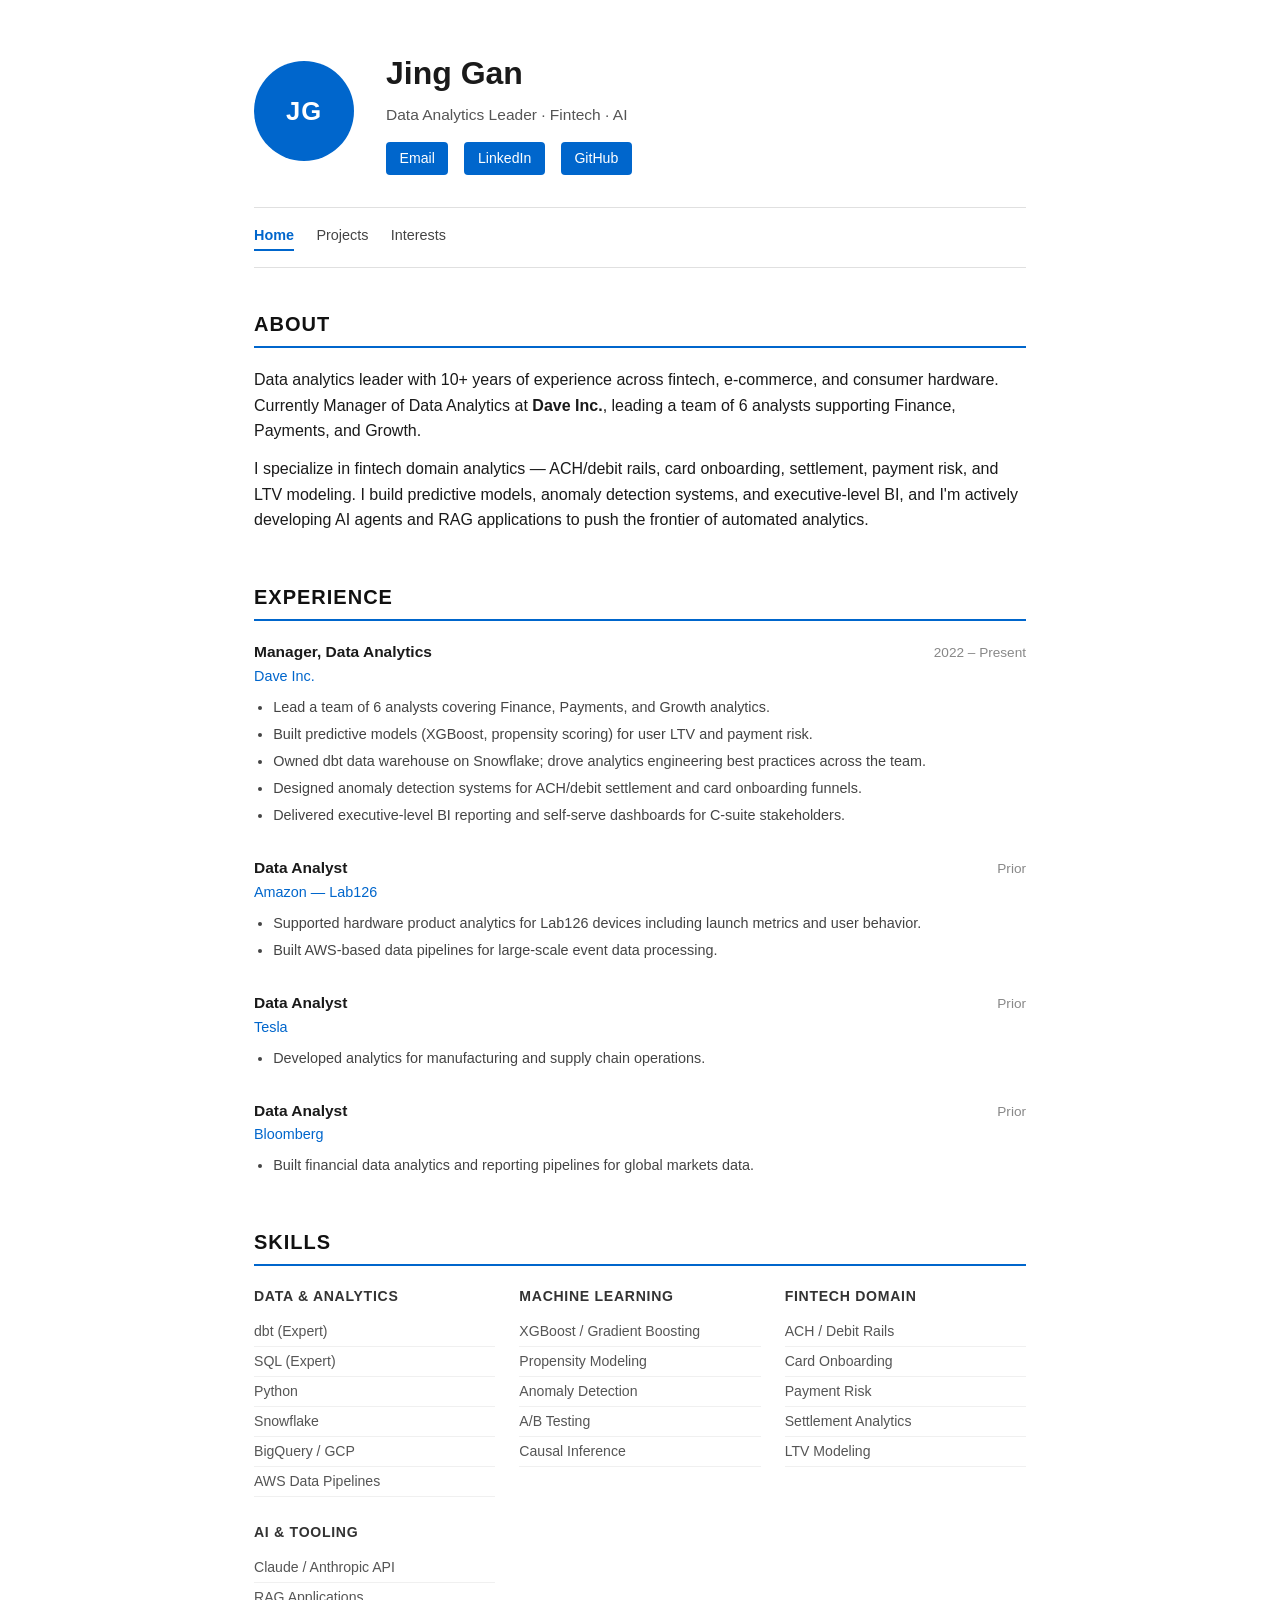
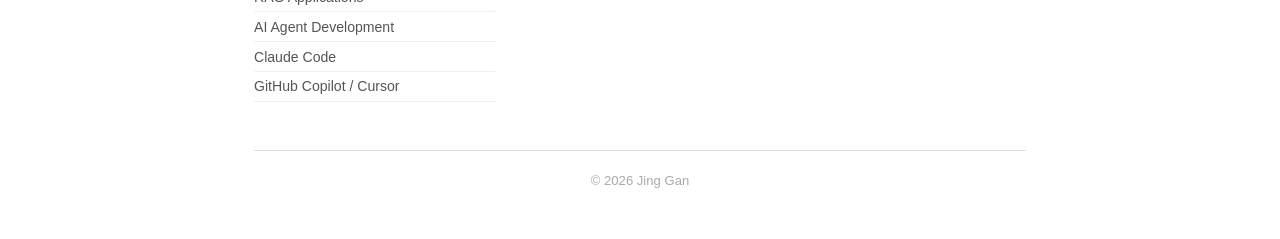
==== index.html @ bc78d9f5 "Split site into Home, Projects, and Interests tabs Co-Authored-By: Claude Sonnet 4.6 <noreply@anthro" ====
<!DOCTYPE html>
<html lang="en">
<head>
  <meta charset="UTF-8" />
  <meta name="viewport" content="width=device-width, initial-scale=1.0" />
  <title>Jing Gan — Home</title>
  <link rel="stylesheet" href="style.css" />
</head>
<body>

  <header>
    <div class="header-inner">
      <div class="profile-photo">
        <img src="profile.jpg" alt="Jing Gan" onerror="this.style.display='none'; this.nextElementSibling.style.display='flex';" />
        <div class="photo-initials">JG</div>
      </div>
      <div class="header-text">
        <h1>Jing Gan</h1>
        <p class="tagline">Data Analytics Leader &middot; Fintech &middot; AI</p>
        <div class="header-links">
          <a href="mailto:jing.gan123@gmail.com">Email</a>
          <a href="https://www.linkedin.com/in/jgan/" target="_blank">LinkedIn</a>
          <a href="https://github.com/ganjingcatherine" target="_blank">GitHub</a>
        </div>
      </div>
    </div>
  </header>

  <nav>
    <a href="index.html" class="active">Home</a>
    <a href="projects.html">Projects</a>
    <a href="interests.html">Interests</a>
  </nav>

  <main>

    <section id="about">
      <h2>About</h2>
      <p>
        Data analytics leader with 10+ years of experience across fintech, e-commerce, and consumer hardware.
        Currently Manager of Data Analytics at <strong>Dave Inc.</strong>, leading a team of 6 analysts
        supporting Finance, Payments, and Growth.
      </p>
      <p>
        I specialize in fintech domain analytics — ACH/debit rails, card onboarding, settlement, payment risk,
        and LTV modeling. I build predictive models, anomaly detection systems, and executive-level BI, and I'm
        actively developing AI agents and RAG applications to push the frontier of automated analytics.
      </p>
    </section>

    <section id="experience">
      <h2>Experience</h2>

      <div class="job">
        <div class="job-header">
          <div>
            <span class="job-title">Manager, Data Analytics</span>
            <span class="job-company">Dave Inc.</span>
          </div>
          <span class="job-date">2022 – Present</span>
        </div>
        <ul>
          <li>Lead a team of 6 analysts covering Finance, Payments, and Growth analytics.</li>
          <li>Built predictive models (XGBoost, propensity scoring) for user LTV and payment risk.</li>
          <li>Owned dbt data warehouse on Snowflake; drove analytics engineering best practices across the team.</li>
          <li>Designed anomaly detection systems for ACH/debit settlement and card onboarding funnels.</li>
          <li>Delivered executive-level BI reporting and self-serve dashboards for C-suite stakeholders.</li>
        </ul>
      </div>

      <div class="job">
        <div class="job-header">
          <div>
            <span class="job-title">Data Analyst</span>
            <span class="job-company">Amazon — Lab126</span>
          </div>
          <span class="job-date">Prior</span>
        </div>
        <ul>
          <li>Supported hardware product analytics for Lab126 devices including launch metrics and user behavior.</li>
          <li>Built AWS-based data pipelines for large-scale event data processing.</li>
        </ul>
      </div>

      <div class="job">
        <div class="job-header">
          <div>
            <span class="job-title">Data Analyst</span>
            <span class="job-company">Tesla</span>
          </div>
          <span class="job-date">Prior</span>
        </div>
        <ul>
          <li>Developed analytics for manufacturing and supply chain operations.</li>
        </ul>
      </div>

      <div class="job">
        <div class="job-header">
          <div>
            <span class="job-title">Data Analyst</span>
            <span class="job-company">Bloomberg</span>
          </div>
          <span class="job-date">Prior</span>
        </div>
        <ul>
          <li>Built financial data analytics and reporting pipelines for global markets data.</li>
        </ul>
      </div>
    </section>

    <section id="skills">
      <h2>Skills</h2>
      <div class="skills-grid">
        <div class="skill-group">
          <h4>Data & Analytics</h4>
          <ul>
            <li>dbt (Expert)</li>
            <li>SQL (Expert)</li>
            <li>Python</li>
            <li>Snowflake</li>
            <li>BigQuery / GCP</li>
            <li>AWS Data Pipelines</li>
          </ul>
        </div>
        <div class="skill-group">
          <h4>Machine Learning</h4>
          <ul>
            <li>XGBoost / Gradient Boosting</li>
            <li>Propensity Modeling</li>
            <li>Anomaly Detection</li>
            <li>A/B Testing</li>
            <li>Causal Inference</li>
          </ul>
        </div>
        <div class="skill-group">
          <h4>Fintech Domain</h4>
          <ul>
            <li>ACH / Debit Rails</li>
            <li>Card Onboarding</li>
            <li>Payment Risk</li>
            <li>Settlement Analytics</li>
            <li>LTV Modeling</li>
          </ul>
        </div>
        <div class="skill-group">
          <h4>AI & Tooling</h4>
          <ul>
            <li>Claude / Anthropic API</li>
            <li>RAG Applications</li>
            <li>AI Agent Development</li>
            <li>Claude Code</li>
            <li>GitHub Copilot / Cursor</li>
          </ul>
        </div>
      </div>
    </section>

  </main>

  <footer>
    <p>&copy; 2026 Jing Gan</p>
  </footer>

</body>
</html>
---- style.css ----
* {
  margin: 0;
  padding: 0;
  box-sizing: border-box;
}

body {
  font-family: -apple-system, BlinkMacSystemFont, "Segoe UI", sans-serif;
  color: #1a1a1a;
  line-height: 1.6;
  max-width: 820px;
  margin: 0 auto;
  padding: 0 1.5rem 3rem;
  background: #fff;
}

/* Header */
header {
  padding: 3rem 0 2rem;
  border-bottom: 1px solid #e0e0e0;
  margin-bottom: 0;
}

.header-inner {
  display: flex;
  align-items: center;
  gap: 2rem;
}

.profile-photo {
  flex-shrink: 0;
  width: 100px;
  height: 100px;
  border-radius: 50%;
  overflow: hidden;
  background: #0066cc;
}

.profile-photo img {
  width: 100%;
  height: 100%;
  object-fit: cover;
}

.photo-initials {
  display: none;
  width: 100%;
  height: 100%;
  align-items: center;
  justify-content: center;
  font-size: 1.6rem;
  font-weight: 700;
  color: #fff;
  letter-spacing: 1px;
}

.header-text h1 {
  font-size: 2rem;
  font-weight: 700;
}

.tagline {
  color: #555;
  margin: 0.25rem 0 0.9rem;
  font-size: 0.97rem;
}

.header-links {
  display: flex;
  gap: 1rem;
  flex-wrap: wrap;
}

.header-links a {
  font-size: 0.88rem;
  text-decoration: none;
  color: #fff;
  background: #0066cc;
  padding: 0.3rem 0.85rem;
  border-radius: 4px;
  font-weight: 500;
}

.header-links a:hover {
  background: #0052a3;
}

/* Nav */
nav {
  display: flex;
  gap: 1.4rem;
  padding: 1rem 0;
  border-bottom: 1px solid #e0e0e0;
  margin-bottom: 2.5rem;
  position: sticky;
  top: 0;
  background: #fff;
  z-index: 10;
}

nav a {
  text-decoration: none;
  color: #444;
  font-size: 0.9rem;
  font-weight: 500;
}

nav a:hover {
  color: #0066cc;
}

nav a.active {
  color: #0066cc;
  font-weight: 700;
  border-bottom: 2px solid #0066cc;
  padding-bottom: 2px;
}

/* Sections */
section {
  margin-bottom: 3rem;
}

h2 {
  font-size: 1.25rem;
  font-weight: 700;
  margin-bottom: 1.2rem;
  color: #111;
  text-transform: uppercase;
  letter-spacing: 0.05em;
  border-bottom: 2px solid #0066cc;
  padding-bottom: 0.4rem;
}

section p + p {
  margin-top: 0.75rem;
}

/* Experience */
.job {
  margin-bottom: 1.8rem;
}

.job-header {
  display: flex;
  justify-content: space-between;
  align-items: flex-start;
  flex-wrap: wrap;
  gap: 0.25rem;
  margin-bottom: 0.35rem;
}

.job-title {
  font-weight: 700;
  font-size: 0.97rem;
  display: block;
}

.job-company {
  color: #0066cc;
  font-size: 0.9rem;
  display: block;
}

.job-date {
  color: #888;
  font-size: 0.85rem;
  white-space: nowrap;
  margin-top: 2px;
}

.job ul {
  margin-top: 0.5rem;
  padding-left: 1.2rem;
}

.job ul li {
  color: #444;
  font-size: 0.9rem;
  margin-bottom: 0.25rem;
}

/* Skills */
.skills-grid {
  display: grid;
  grid-template-columns: repeat(auto-fit, minmax(180px, 1fr));
  gap: 1.5rem;
}

.skill-group h4 {
  font-size: 0.88rem;
  font-weight: 700;
  text-transform: uppercase;
  letter-spacing: 0.05em;
  color: #333;
  margin-bottom: 0.6rem;
}

.skill-group ul {
  list-style: none;
  padding: 0;
}

.skill-group ul li {
  font-size: 0.88rem;
  color: #555;
  padding: 0.2rem 0;
  border-bottom: 1px solid #f0f0f0;
}

/* Projects */
.project-card {
  border: 1px solid #e0e0e0;
  border-radius: 8px;
  padding: 1.1rem 1.4rem;
  margin-bottom: 1rem;
}

.project-card h3 {
  font-size: 0.97rem;
  font-weight: 700;
  margin-bottom: 0.3rem;
}

.project-card p {
  color: #555;
  font-size: 0.9rem;
}

/* Contact */
.contact-list {
  list-style: none;
  padding: 0;
}

.contact-list li {
  margin-bottom: 0.5rem;
  font-size: 0.93rem;
  color: #444;
}

a {
  color: #0066cc;
}

a:hover {
  text-decoration: underline;
}

/* Project tags */
.project-meta {
  margin-bottom: 0.5rem;
  display: flex;
  gap: 0.4rem;
  flex-wrap: wrap;
}

.project-tag {
  font-size: 0.75rem;
  background: #e8f0fb;
  color: #0066cc;
  padding: 0.15rem 0.55rem;
  border-radius: 20px;
  font-weight: 500;
}

/* Interests */
.interest-grid {
  display: grid;
  grid-template-columns: repeat(auto-fit, minmax(200px, 1fr));
  gap: 1.2rem;
  margin-top: 1.2rem;
}

.interest-card {
  border: 1px solid #e0e0e0;
  border-radius: 8px;
  padding: 1.2rem 1.4rem;
}

.interest-icon {
  font-size: 1.5rem;
  margin-bottom: 0.5rem;
}

.interest-card h3 {
  font-size: 0.97rem;
  font-weight: 700;
  margin-bottom: 0.4rem;
}

.interest-card p {
  color: #555;
  font-size: 0.88rem;
}

/* Footer */
footer {
  border-top: 1px solid #e0e0e0;
  padding-top: 1.2rem;
  color: #aaa;
  font-size: 0.82rem;
  text-align: center;
}

/* Mobile */
@media (max-width: 540px) {
  .header-inner {
    flex-direction: column;
    align-items: flex-start;
    gap: 1.2rem;
  }

  .job-header {
    flex-direction: column;
  }

  nav {
    flex-wrap: wrap;
    gap: 0.8rem;
  }
}
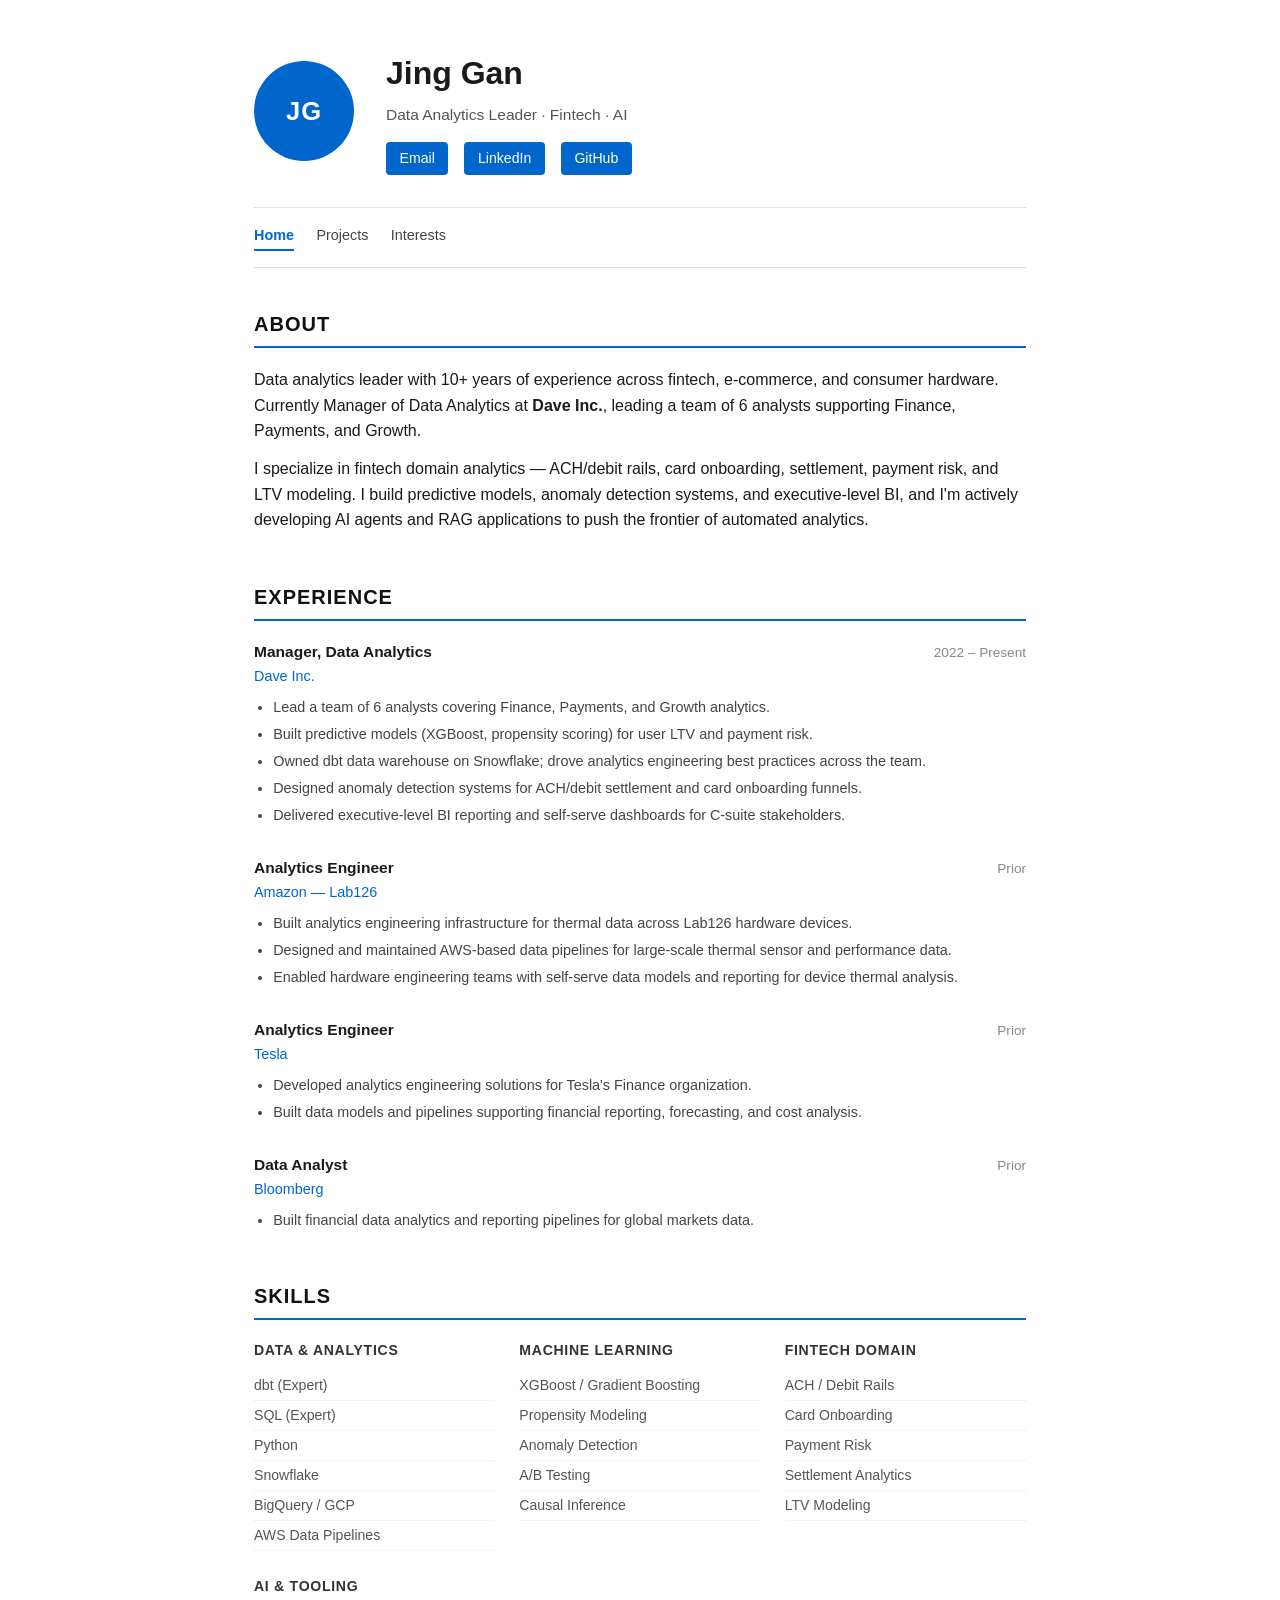
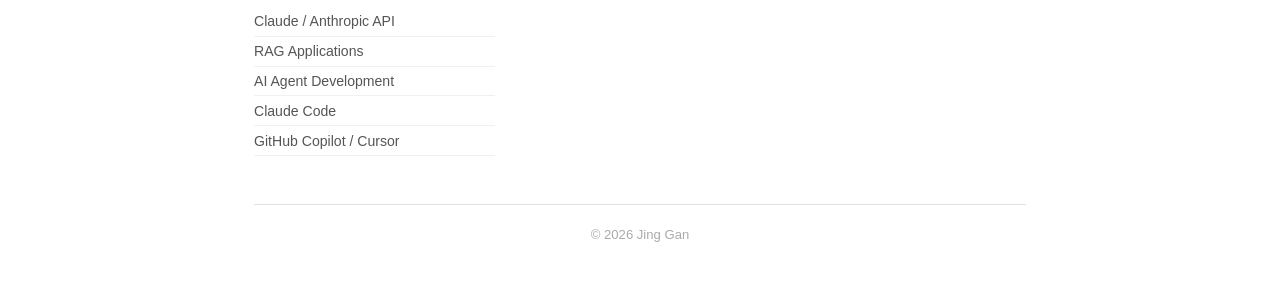
==== commit 3d01fa62: "Update Tesla and Amazon roles to analytics engineering with domain details Co-Authored-By: Claude So" ====
--- a/index.html
+++ b/index.html
@@ -71,27 +71,29 @@
       <div class="job">
         <div class="job-header">
           <div>
-            <span class="job-title">Data Analyst</span>
+            <span class="job-title">Analytics Engineer</span>
             <span class="job-company">Amazon — Lab126</span>
           </div>
           <span class="job-date">Prior</span>
         </div>
         <ul>
-          <li>Supported hardware product analytics for Lab126 devices including launch metrics and user behavior.</li>
-          <li>Built AWS-based data pipelines for large-scale event data processing.</li>
+          <li>Built analytics engineering infrastructure for thermal data across Lab126 hardware devices.</li>
+          <li>Designed and maintained AWS-based data pipelines for large-scale thermal sensor and performance data.</li>
+          <li>Enabled hardware engineering teams with self-serve data models and reporting for device thermal analysis.</li>
         </ul>
       </div>
 
       <div class="job">
         <div class="job-header">
           <div>
-            <span class="job-title">Data Analyst</span>
+            <span class="job-title">Analytics Engineer</span>
             <span class="job-company">Tesla</span>
           </div>
           <span class="job-date">Prior</span>
         </div>
         <ul>
-          <li>Developed analytics for manufacturing and supply chain operations.</li>
+          <li>Developed analytics engineering solutions for Tesla's Finance organization.</li>
+          <li>Built data models and pipelines supporting financial reporting, forecasting, and cost analysis.</li>
         </ul>
       </div>
 
--- a/style.css
+++ b/style.css
@@ -227,6 +227,11 @@
   font-size: 0.9rem;
 }
 
+.project-news {
+  margin-top: 0.6rem;
+  font-size: 0.85rem !important;
+}
+
 /* Contact */
 .contact-list {
   list-style: none;
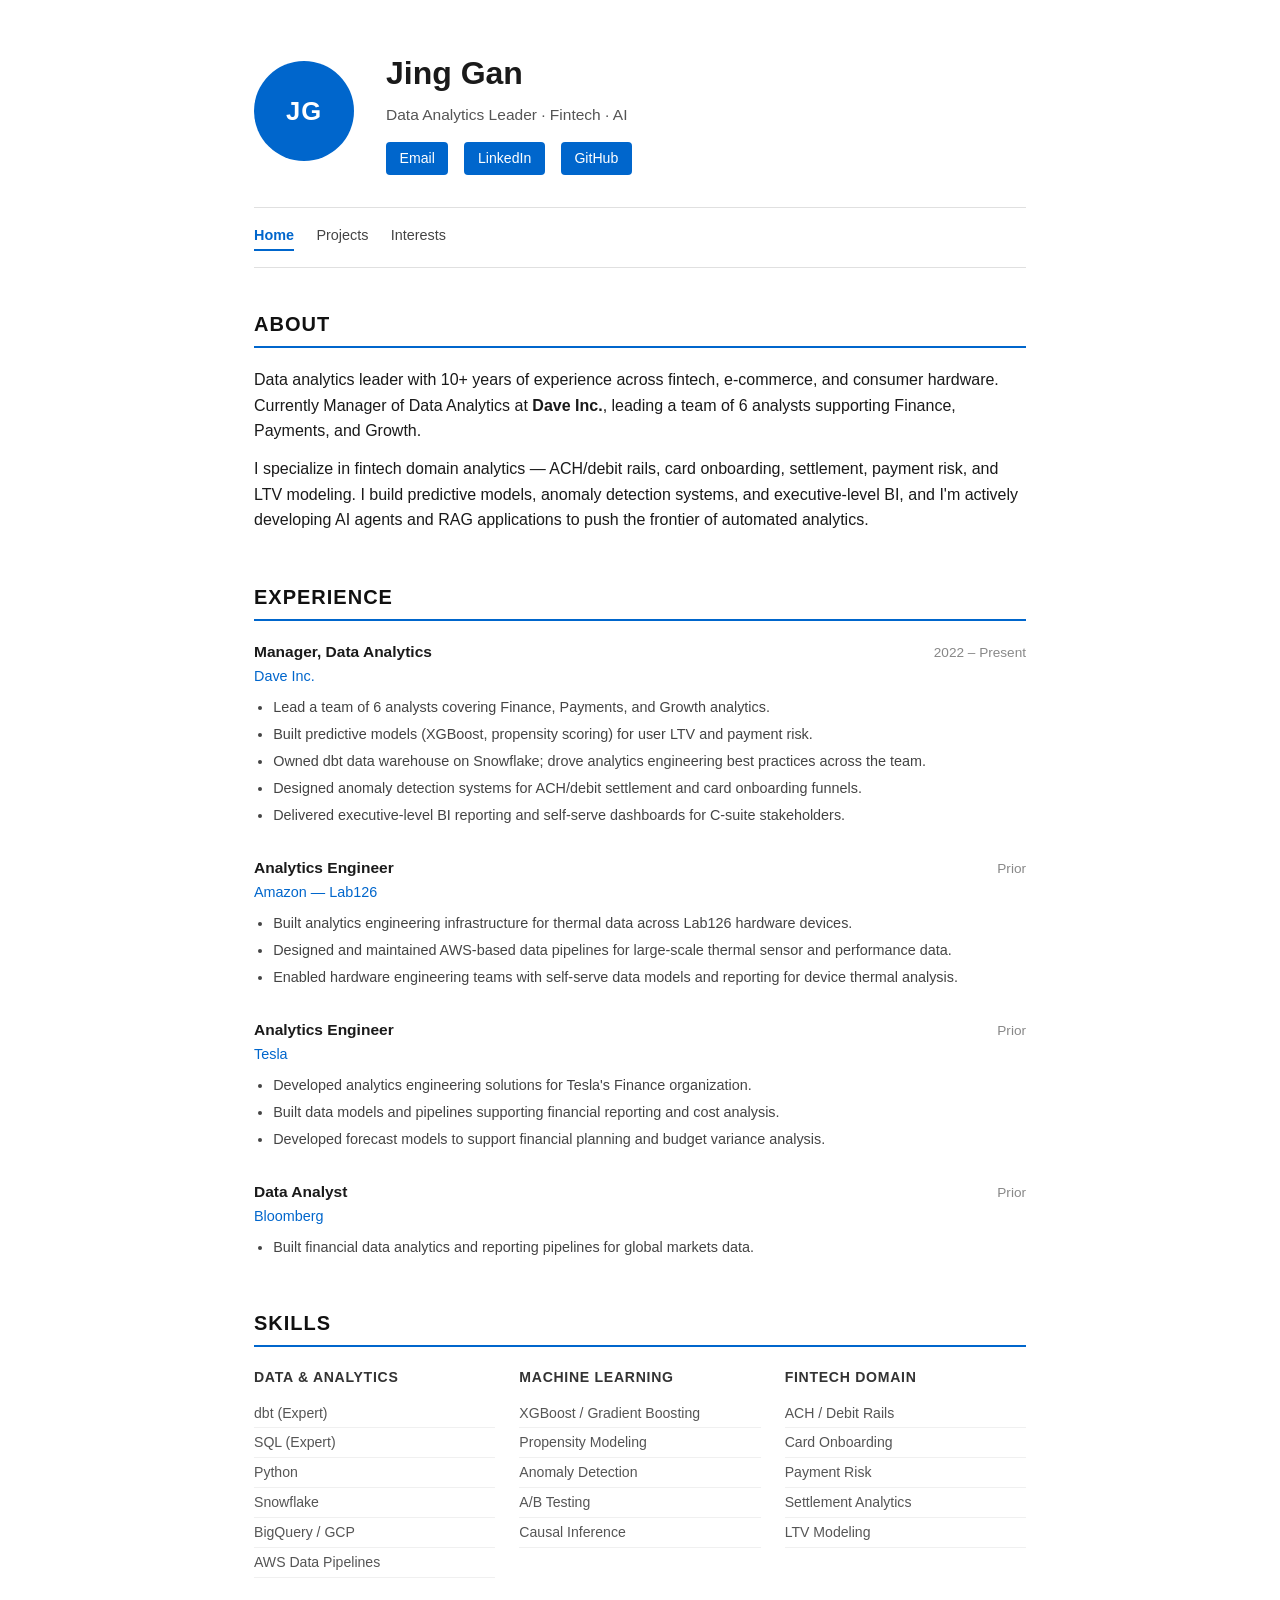
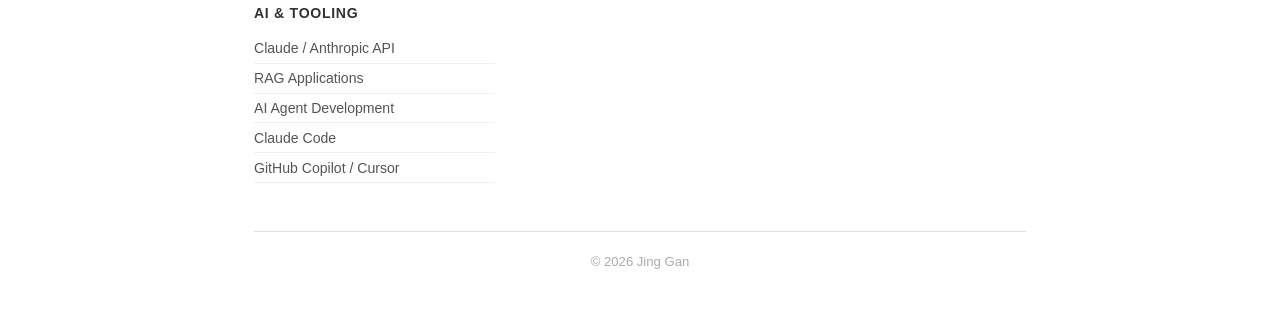
==== commit f9597332: "Add forecast modeling detail to Tesla role Co-Authored-By: Claude Sonnet 4.6 <noreply@anthropic.com>" ====
--- a/index.html
+++ b/index.html
@@ -93,7 +93,8 @@
         </div>
         <ul>
           <li>Developed analytics engineering solutions for Tesla's Finance organization.</li>
-          <li>Built data models and pipelines supporting financial reporting, forecasting, and cost analysis.</li>
+          <li>Built data models and pipelines supporting financial reporting and cost analysis.</li>
+          <li>Developed forecast models to support financial planning and budget variance analysis.</li>
         </ul>
       </div>
 
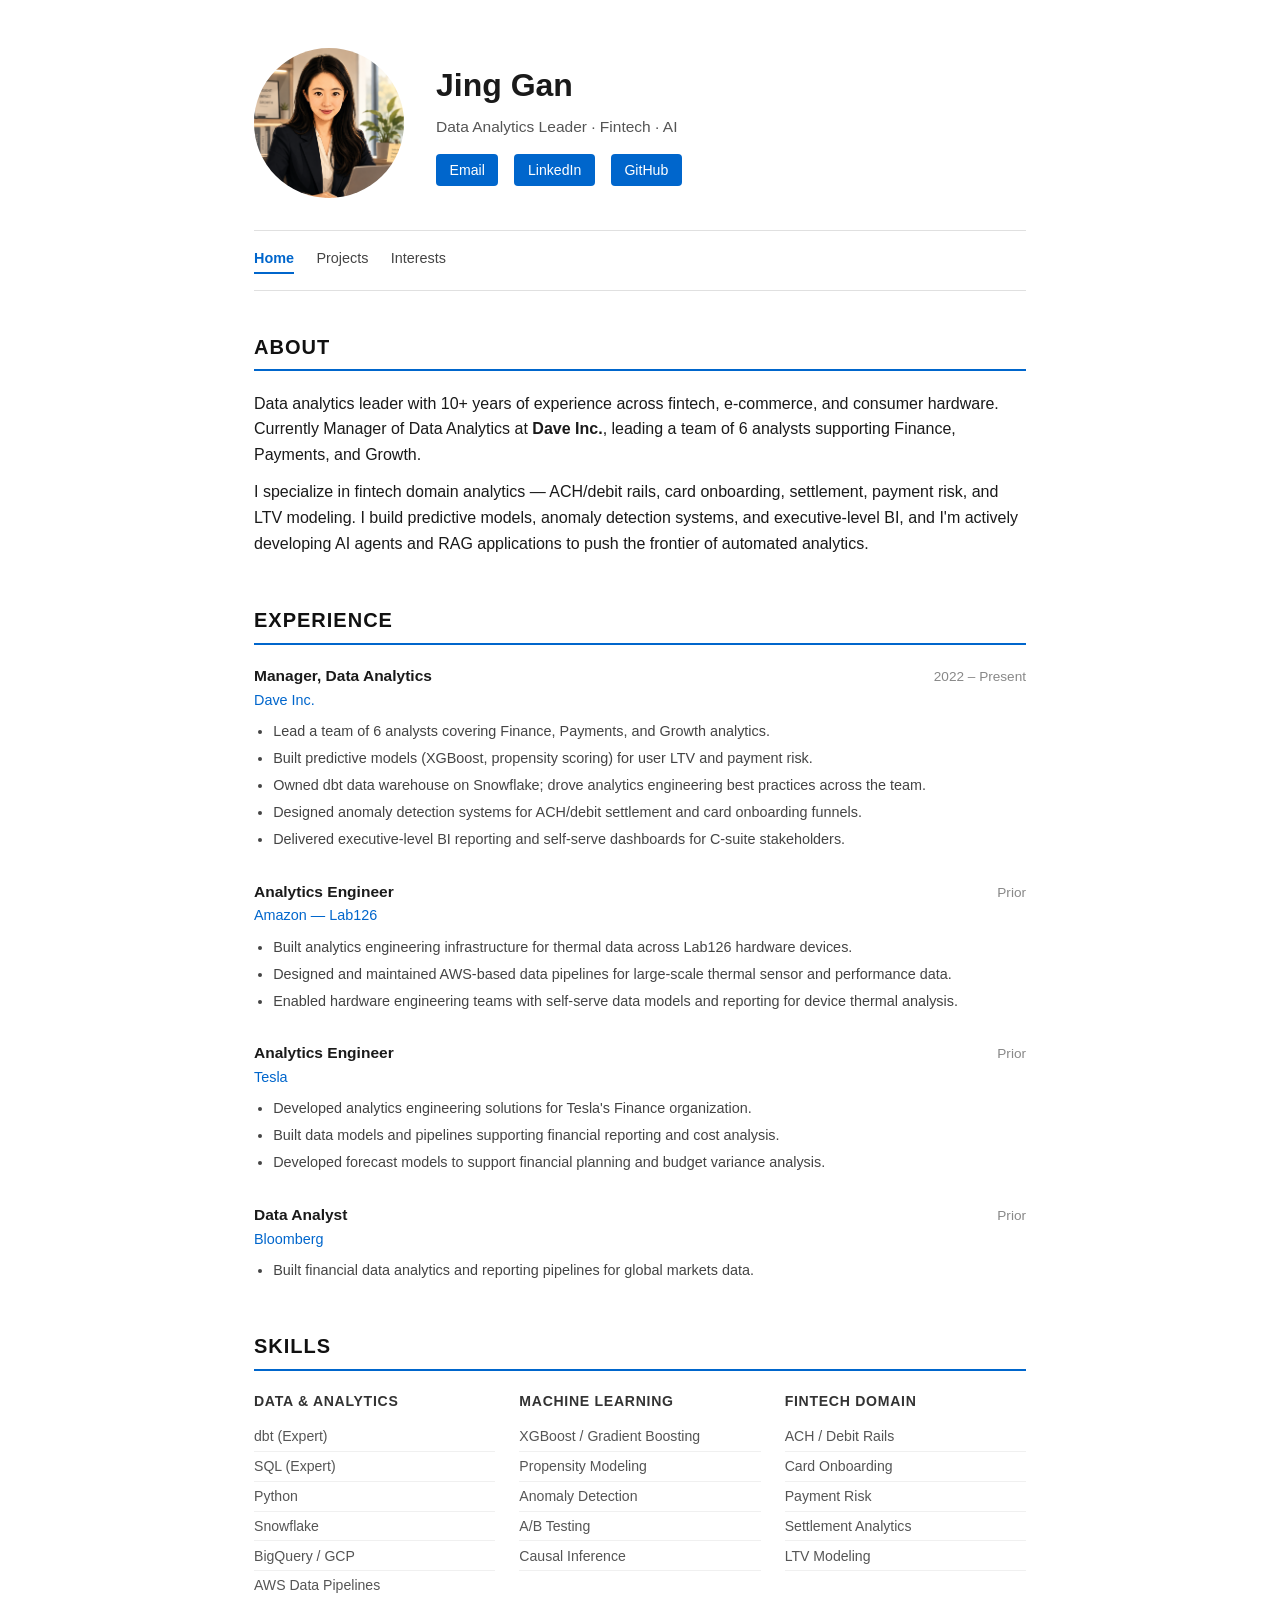
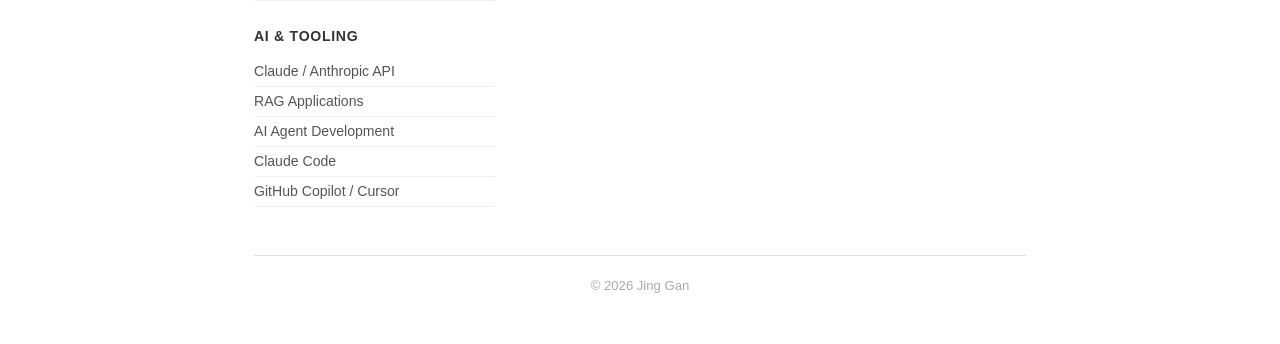
==== commit d103f390: "Add profile photo and enlarge avatar; ignore other .png files Co-Authored-By: Claude Sonnet 5 <norep" ====
--- a/index.html
+++ b/index.html
@@ -11,7 +11,7 @@
   <header>
     <div class="header-inner">
       <div class="profile-photo">
-        <img src="profile.jpg" alt="Jing Gan" onerror="this.style.display='none'; this.nextElementSibling.style.display='flex';" />
+        <img src="working.png" alt="Jing Gan" onerror="this.style.display='none'; this.nextElementSibling.style.display='flex';" />
         <div class="photo-initials">JG</div>
       </div>
       <div class="header-text">
--- a/style.css
+++ b/style.css
@@ -29,8 +29,8 @@
 
 .profile-photo {
   flex-shrink: 0;
-  width: 100px;
-  height: 100px;
+  width: 150px;
+  height: 150px;
   border-radius: 50%;
   overflow: hidden;
   background: #0066cc;
@@ -299,6 +299,71 @@
   font-size: 0.88rem;
 }
 
+/* Roadmap */
+.roadmap {
+  margin-top: 1.2rem;
+  display: flex;
+  flex-direction: column;
+  gap: 0;
+}
+
+.roadmap-step {
+  display: flex;
+  align-items: flex-start;
+  gap: 1rem;
+  padding: 1rem 0;
+  border-left: 2px solid #e0e0e0;
+  margin-left: 1rem;
+  padding-left: 1.5rem;
+  position: relative;
+}
+
+.roadmap-step.completed {
+  border-left-color: #0066cc;
+}
+
+.roadmap-step.current {
+  border-left-color: #0066cc;
+}
+
+.step-marker {
+  position: absolute;
+  left: -1rem;
+  width: 1.8rem;
+  height: 1.8rem;
+  border-radius: 50%;
+  background: #e0e0e0;
+  color: #888;
+  font-size: 0.8rem;
+  font-weight: 700;
+  display: flex;
+  align-items: center;
+  justify-content: center;
+  flex-shrink: 0;
+}
+
+.roadmap-step.completed .step-marker {
+  background: #0066cc;
+  color: #fff;
+}
+
+.roadmap-step.current .step-marker {
+  background: #fff;
+  border: 2px solid #0066cc;
+  color: #0066cc;
+}
+
+.step-content h4 {
+  font-size: 0.95rem;
+  font-weight: 700;
+  margin-bottom: 0.2rem;
+}
+
+.step-content p {
+  font-size: 0.87rem;
+  color: #555;
+}
+
 /* Footer */
 footer {
   border-top: 1px solid #e0e0e0;
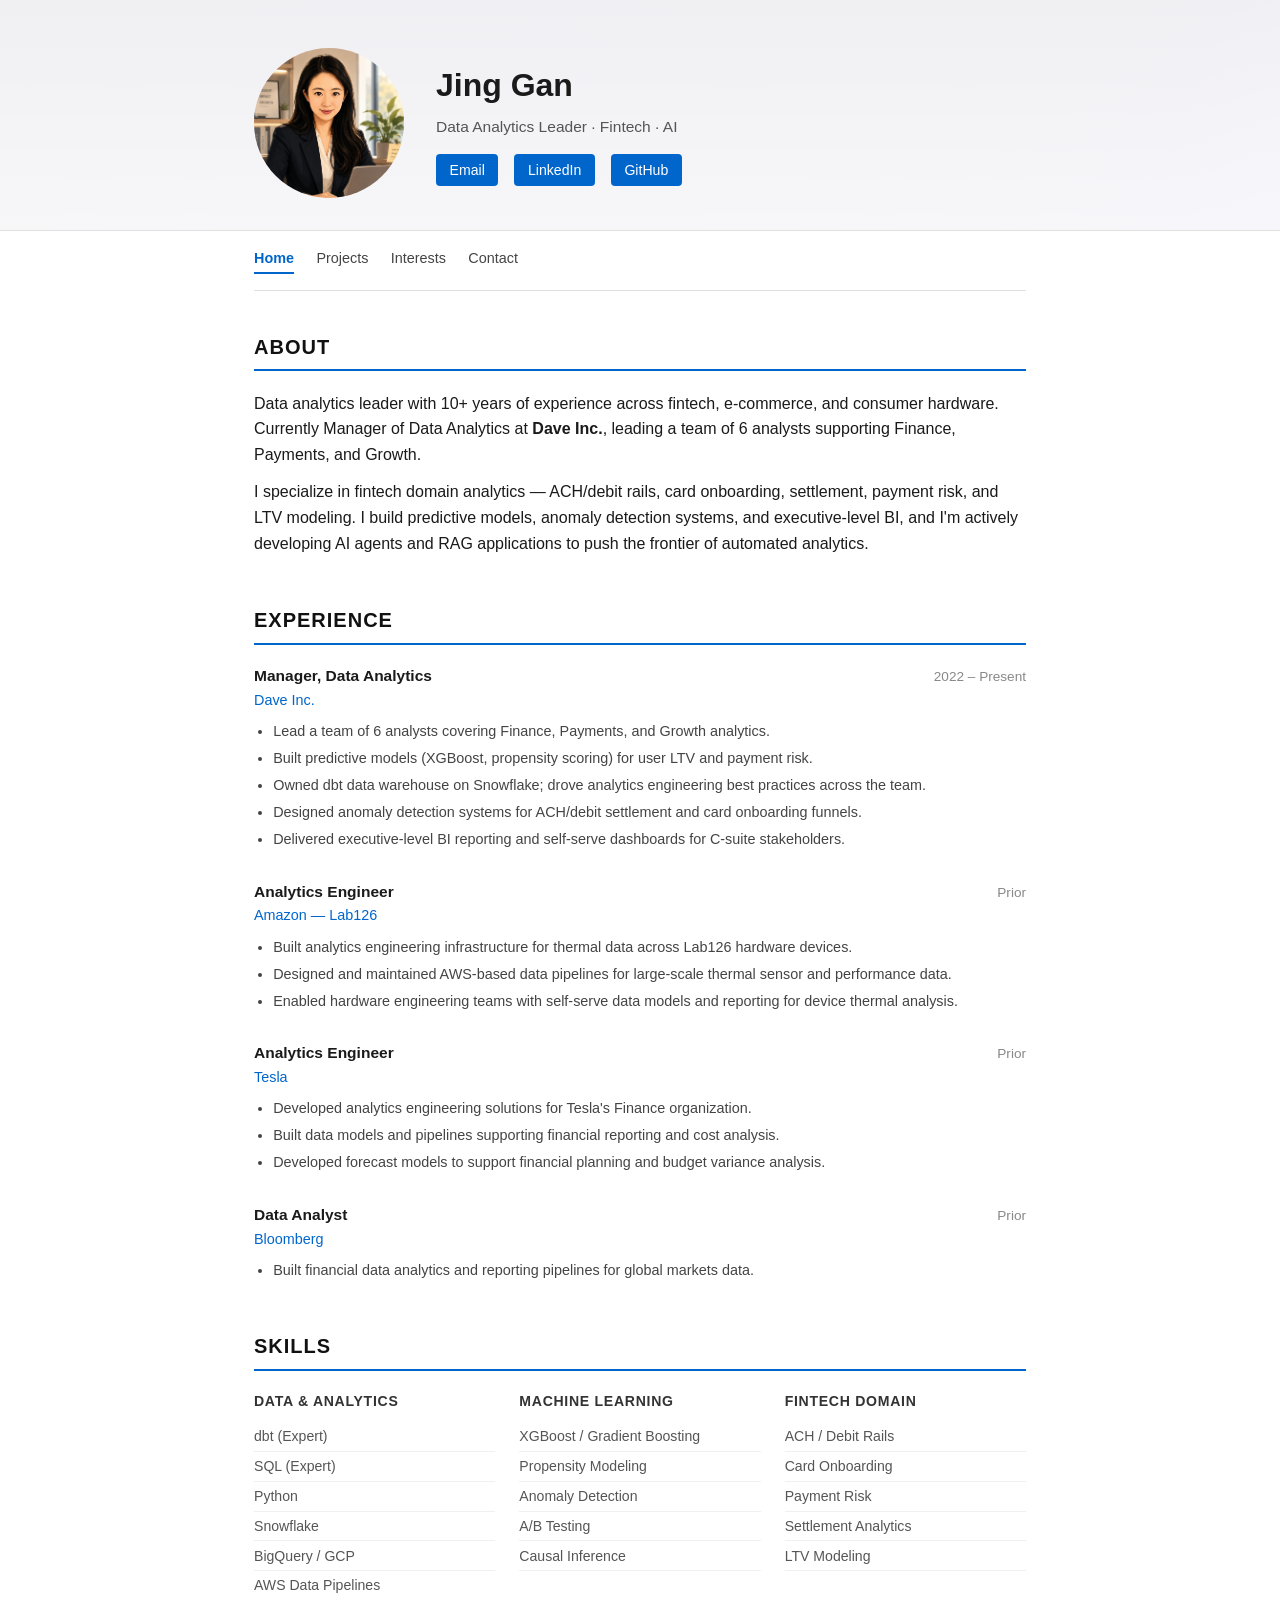
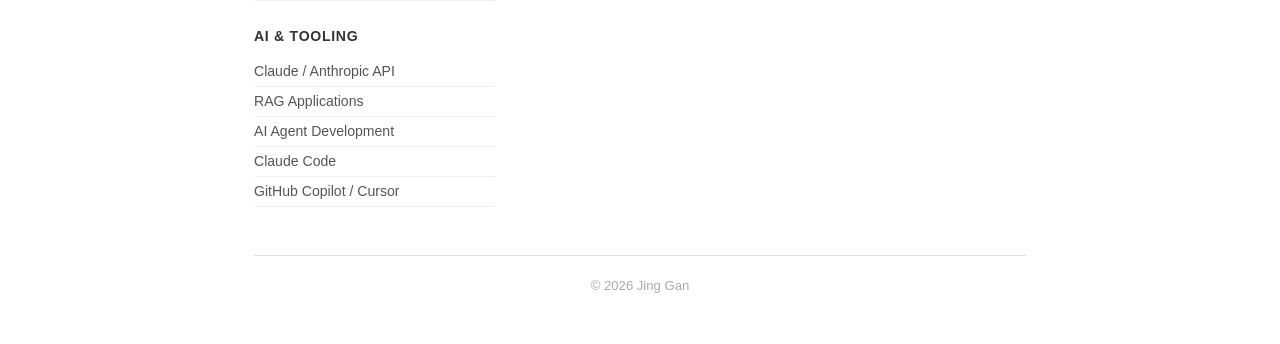
==== commit 758adda0: "Add Contact page, fix broken images, and add stock visuals Fix profile.jpg 404 on Projects/Interests" ====
--- a/index.html
+++ b/index.html
@@ -4,6 +4,12 @@
   <meta charset="UTF-8" />
   <meta name="viewport" content="width=device-width, initial-scale=1.0" />
   <title>Jing Gan — Home</title>
+  <meta name="description" content="Jing Gan — Data Analytics Leader at Dave Inc. specializing in fintech analytics, predictive modeling, and AI agent development." />
+  <meta property="og:title" content="Jing Gan — Data Analytics Leader" />
+  <meta property="og:description" content="Data Analytics Leader at Dave Inc. specializing in fintech analytics, predictive modeling, and AI agent development." />
+  <meta property="og:type" content="website" />
+  <meta property="og:url" content="https://ganjingcatherine.github.io/personal-website/" />
+  <meta property="og:image" content="https://ganjingcatherine.github.io/personal-website/working.png" />
   <link rel="stylesheet" href="style.css" />
 </head>
 <body>
@@ -30,6 +36,7 @@
     <a href="index.html" class="active">Home</a>
     <a href="projects.html">Projects</a>
     <a href="interests.html">Interests</a>
+    <a href="contact.html">Contact</a>
   </nav>
 
   <main>
--- a/style.css
+++ b/style.css
@@ -19,6 +19,15 @@
   padding: 3rem 0 2rem;
   border-bottom: 1px solid #e0e0e0;
   margin-bottom: 0;
+  background:
+    linear-gradient(rgba(255, 255, 255, 0.94), rgba(255, 255, 255, 0.97)),
+    url("images/hero-bg.jpg");
+  background-size: cover;
+  background-position: center;
+  margin-left: calc(-50vw + 50%);
+  margin-right: calc(-50vw + 50%);
+  padding-left: calc(50vw - 50%);
+  padding-right: calc(50vw - 50%);
 }
 
 .header-inner {
@@ -208,12 +217,33 @@
   border-bottom: 1px solid #f0f0f0;
 }
 
+/* Section banner */
+.section-banner {
+  width: 100%;
+  height: 180px;
+  object-fit: cover;
+  border-radius: 10px;
+  margin-bottom: 2rem;
+  display: block;
+}
+
 /* Projects */
 .project-card {
   border: 1px solid #e0e0e0;
   border-radius: 8px;
+  overflow: hidden;
+  margin-bottom: 1rem;
+}
+
+.project-thumb {
+  width: 100%;
+  height: 150px;
+  object-fit: cover;
+  display: block;
+}
+
+.project-card-body {
   padding: 1.1rem 1.4rem;
-  margin-bottom: 1rem;
 }
 
 .project-card h3 {
@@ -233,6 +263,22 @@
 }
 
 /* Contact */
+.cta-button {
+  display: inline-block;
+  background: #0066cc;
+  color: #fff;
+  padding: 0.7rem 1.6rem;
+  border-radius: 6px;
+  font-weight: 600;
+  text-decoration: none;
+  margin: 1.2rem 0 2rem;
+}
+
+.cta-button:hover {
+  background: #0052a3;
+  text-decoration: none;
+}
+
 .contact-list {
   list-style: none;
   padding: 0;
@@ -242,6 +288,16 @@
   margin-bottom: 0.5rem;
   font-size: 0.93rem;
   color: #444;
+}
+
+.contact-list li a {
+  color: #0066cc;
+  font-weight: 600;
+  text-decoration: none;
+}
+
+.contact-list li a:hover {
+  text-decoration: underline;
 }
 
 a {
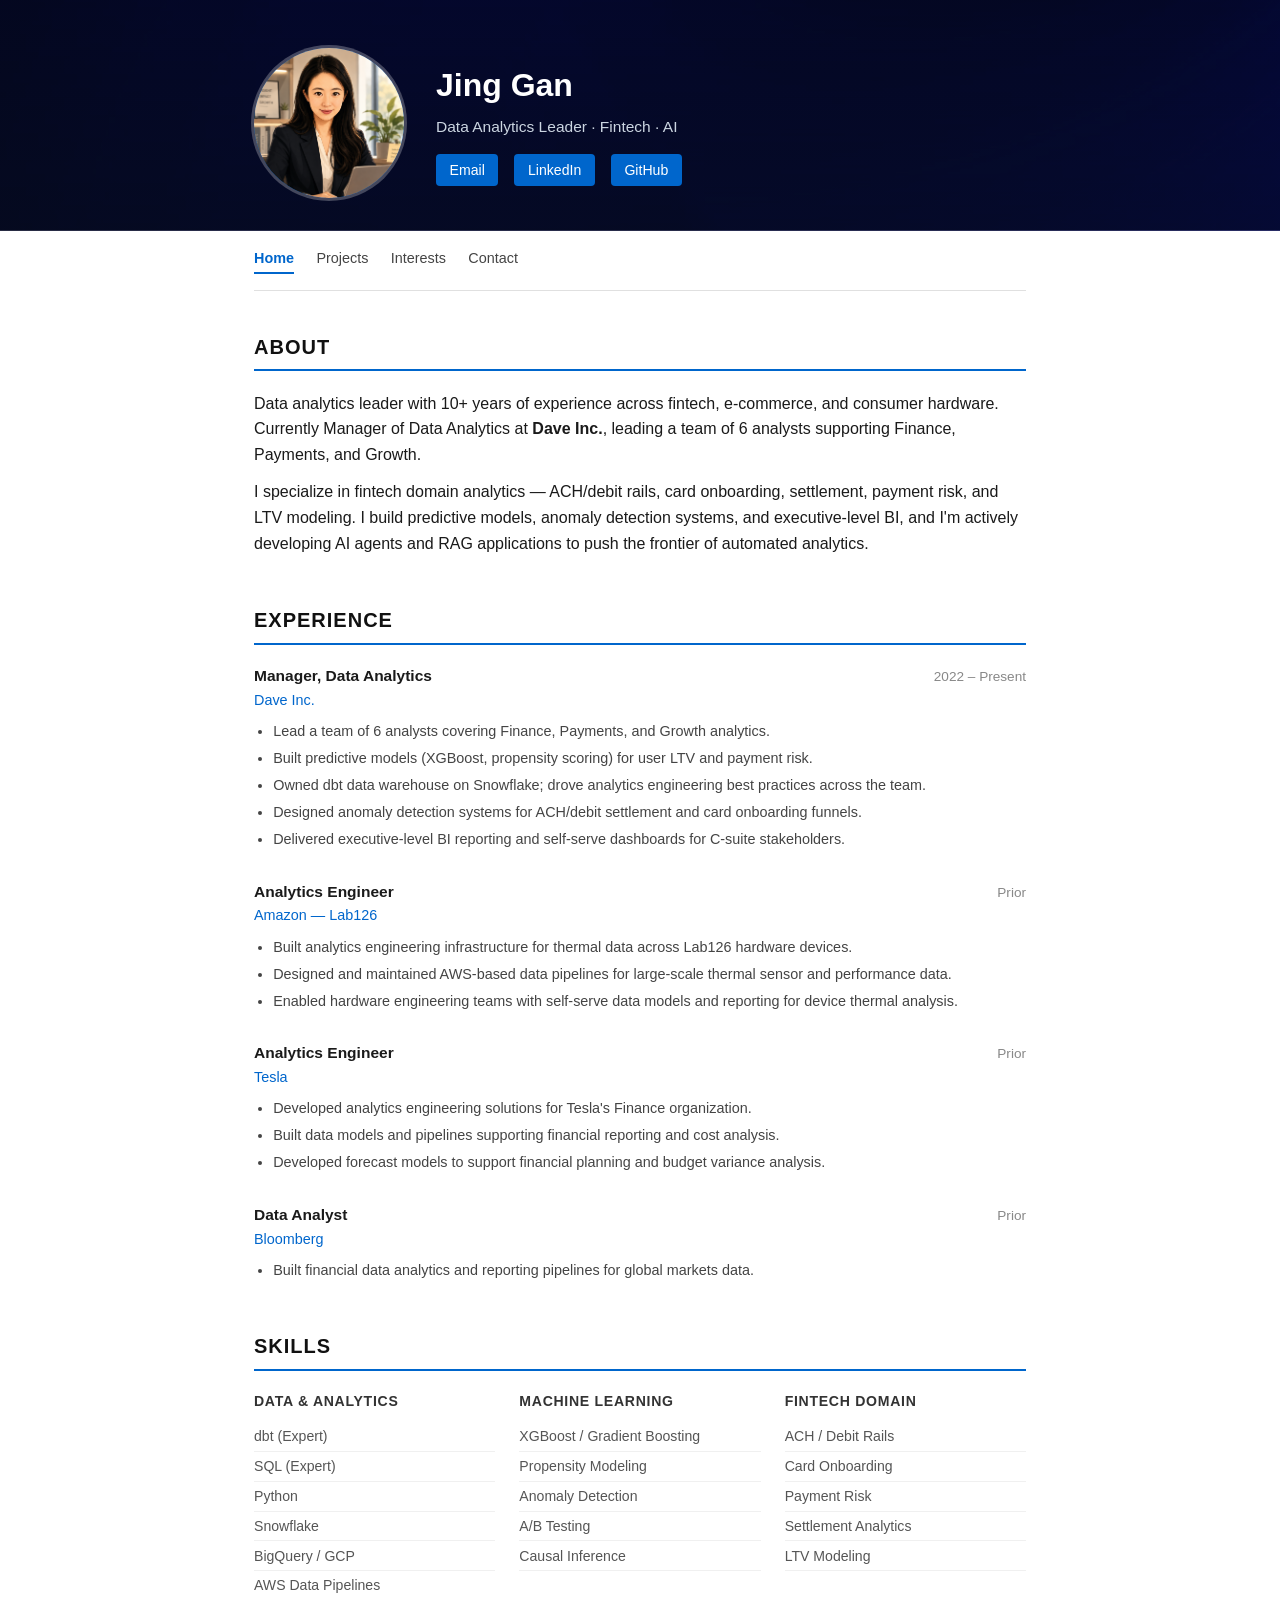
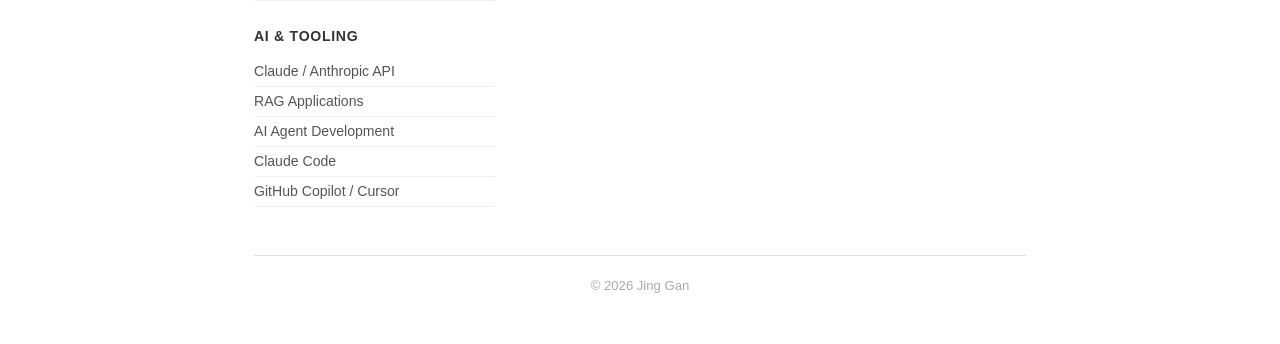
==== commit bd2b25c4: "Make homepage header a bolder hero with dark gradient overlay Co-Authored-By: Claude Sonnet 5 <norep" ====
--- a/index.html
+++ b/index.html
@@ -14,7 +14,7 @@
 </head>
 <body>
 
-  <header>
+  <header class="hero">
     <div class="header-inner">
       <div class="profile-photo">
         <img src="working.png" alt="Jing Gan" onerror="this.style.display='none'; this.nextElementSibling.style.display='flex';" />
--- a/style.css
+++ b/style.css
@@ -30,6 +30,27 @@
   padding-right: calc(50vw - 50%);
 }
 
+header.hero {
+  background:
+    linear-gradient(rgba(6, 12, 28, 0.6), rgba(6, 12, 28, 0.8)),
+    url("images/hero-bg.jpg");
+  background-size: cover;
+  background-position: center;
+  border-bottom-color: rgba(255, 255, 255, 0.15);
+}
+
+header.hero .header-text h1 {
+  color: #fff;
+}
+
+header.hero .tagline {
+  color: #cbd5e1;
+}
+
+header.hero .profile-photo {
+  box-shadow: 0 0 0 3px rgba(255, 255, 255, 0.25);
+}
+
 .header-inner {
   display: flex;
   align-items: center;
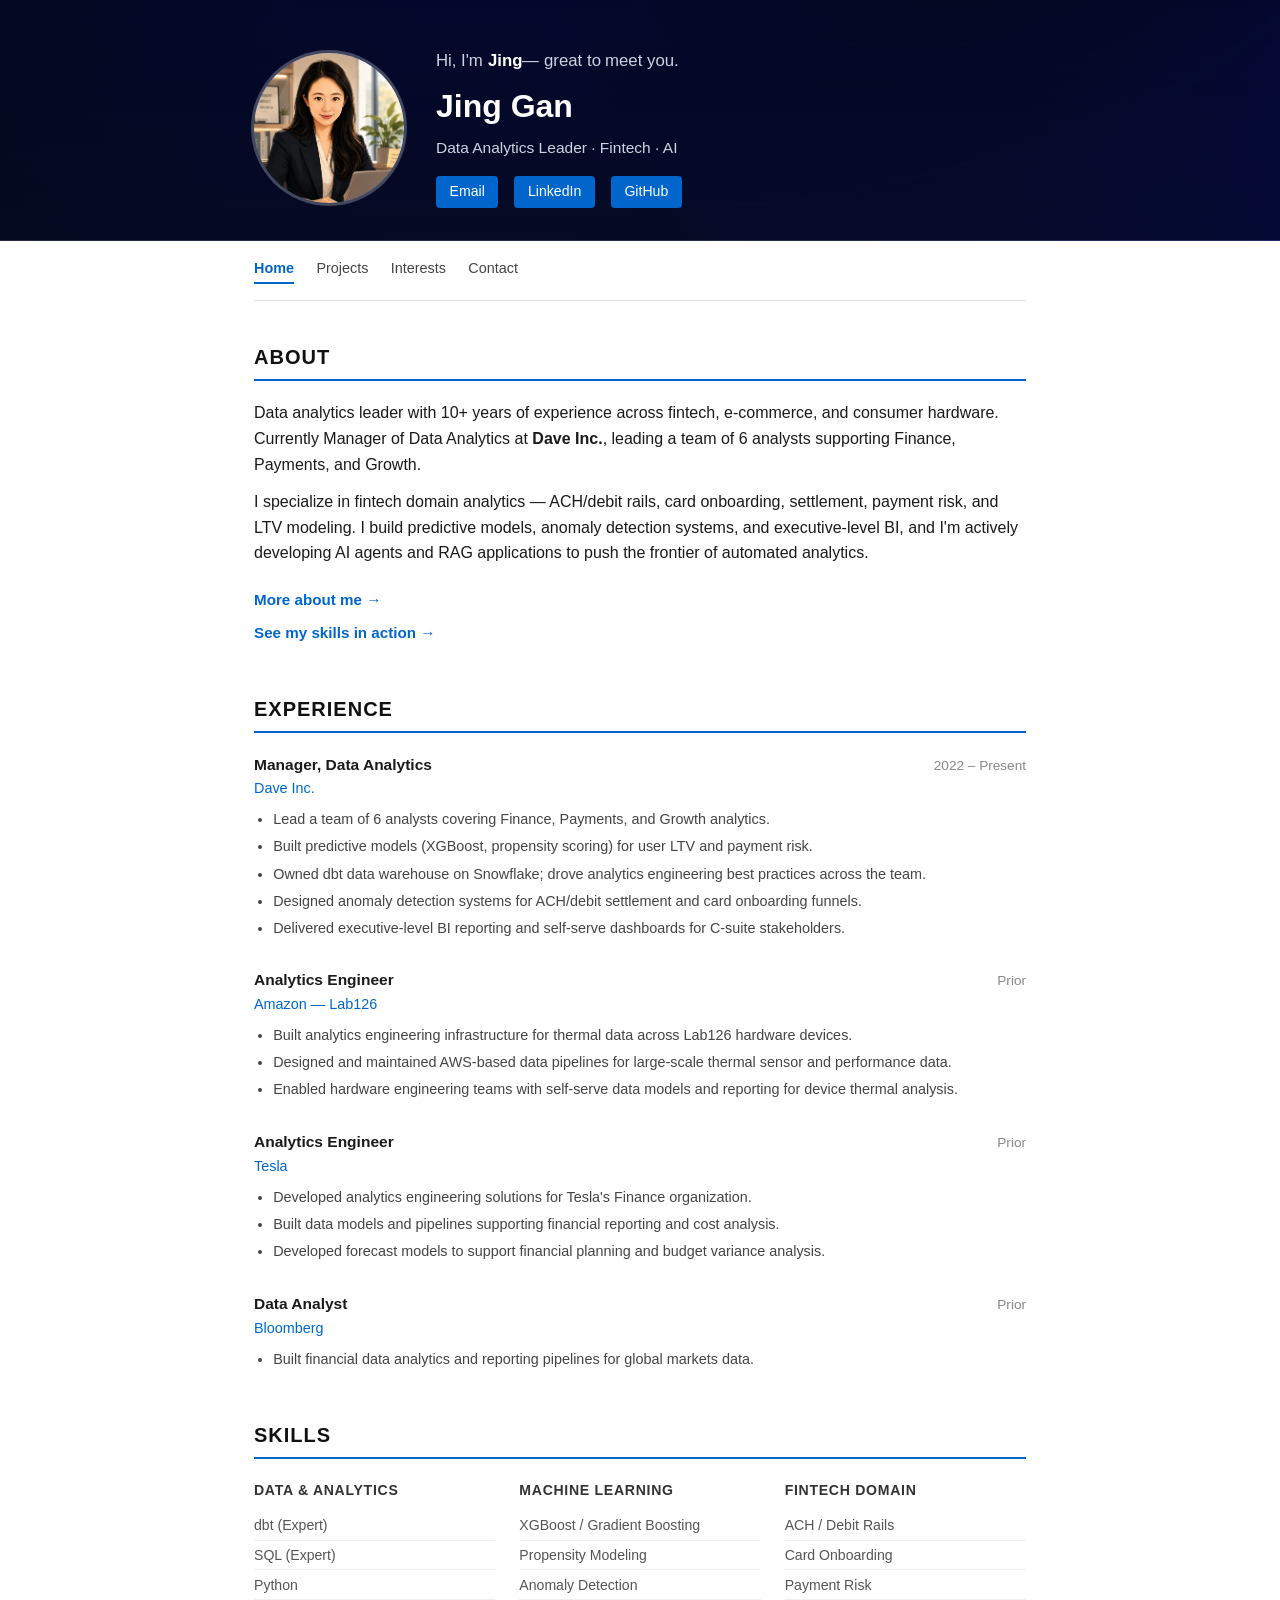
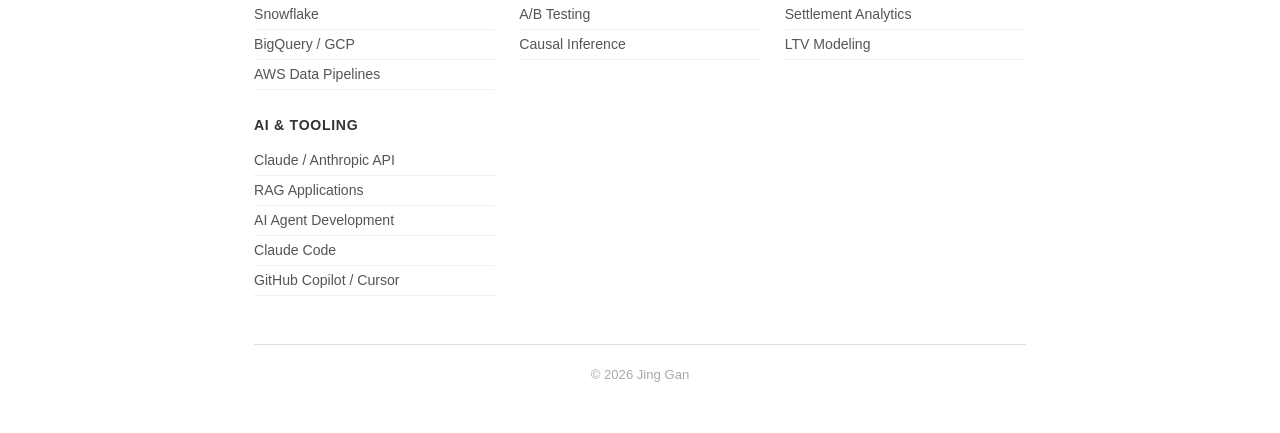
==== commit 3f3709c8: "Add animated greeting and shorten homepage CTA copy Word-by-word pop-in greeting above the name, bol" ====
--- a/index.html
+++ b/index.html
@@ -21,6 +21,15 @@
         <div class="photo-initials">JG</div>
       </div>
       <div class="header-text">
+        <p class="greeting">
+          <span class="word" style="animation-delay:0.05s">Hi,</span>
+          <span class="word" style="animation-delay:0.2s">I'm</span>
+          <span class="word bold-name" style="animation-delay:0.35s">Jing</span><span class="word" style="animation-delay:0.35s">&mdash;</span>
+          <span class="word" style="animation-delay:0.5s">great</span>
+          <span class="word" style="animation-delay:0.65s">to</span>
+          <span class="word" style="animation-delay:0.8s">meet</span>
+          <span class="word" style="animation-delay:0.95s">you.</span>
+        </p>
         <h1>Jing Gan</h1>
         <p class="tagline">Data Analytics Leader &middot; Fintech &middot; AI</p>
         <div class="header-links">
@@ -53,6 +62,11 @@
         and LTV modeling. I build predictive models, anomaly detection systems, and executive-level BI, and I'm
         actively developing AI agents and RAG applications to push the frontier of automated analytics.
       </p>
+
+      <div class="home-cta">
+        <a href="interests.html" class="cta-link">More about me &rarr;</a>
+        <a href="projects.html" class="cta-link">See my skills in action &rarr;</a>
+      </div>
     </section>
 
     <section id="experience">
--- a/style.css
+++ b/style.css
@@ -84,6 +84,40 @@
   letter-spacing: 1px;
 }
 
+.greeting {
+  font-size: 1.05rem;
+  font-weight: 500;
+  color: #cbd5e1;
+  margin-bottom: 0.4rem;
+}
+
+.greeting .word {
+  display: inline-block;
+  opacity: 0;
+  transform: translateY(10px) scale(0.75);
+  animation: word-pop-in 0.45s ease forwards;
+}
+
+.greeting .bold-name {
+  font-weight: 800;
+  color: #fff;
+}
+
+@keyframes word-pop-in {
+  0% {
+    opacity: 0;
+    transform: translateY(10px) scale(0.7);
+  }
+  60% {
+    opacity: 1;
+    transform: translateY(-2px) scale(1.08);
+  }
+  100% {
+    opacity: 1;
+    transform: translateY(0) scale(1);
+  }
+}
+
 .header-text h1 {
   font-size: 2rem;
   font-weight: 700;
@@ -164,6 +198,25 @@
 
 section p + p {
   margin-top: 0.75rem;
+}
+
+/* Home CTAs */
+.home-cta {
+  display: flex;
+  flex-direction: column;
+  gap: 0.5rem;
+  margin-top: 1.4rem;
+}
+
+.cta-link {
+  color: #0066cc;
+  font-weight: 600;
+  font-size: 0.95rem;
+  text-decoration: none;
+}
+
+.cta-link:hover {
+  text-decoration: underline;
 }
 
 /* Experience */
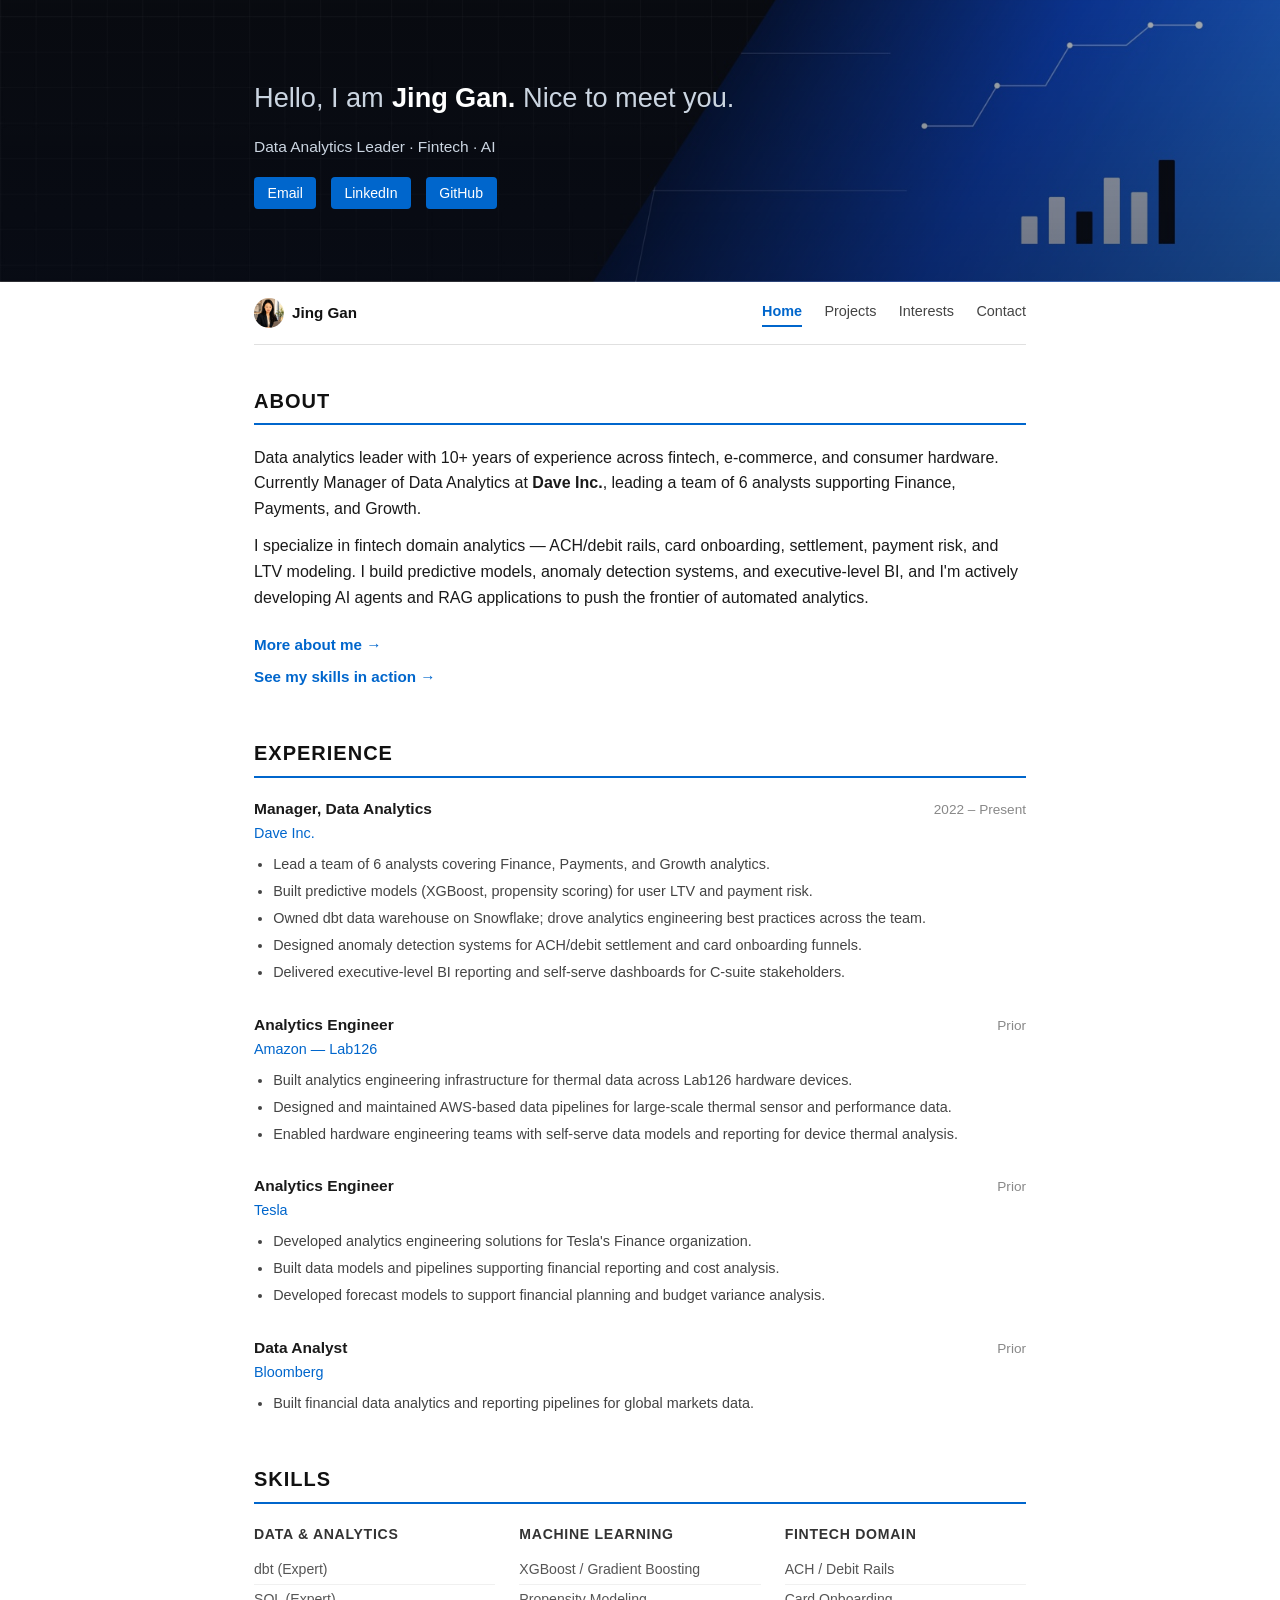
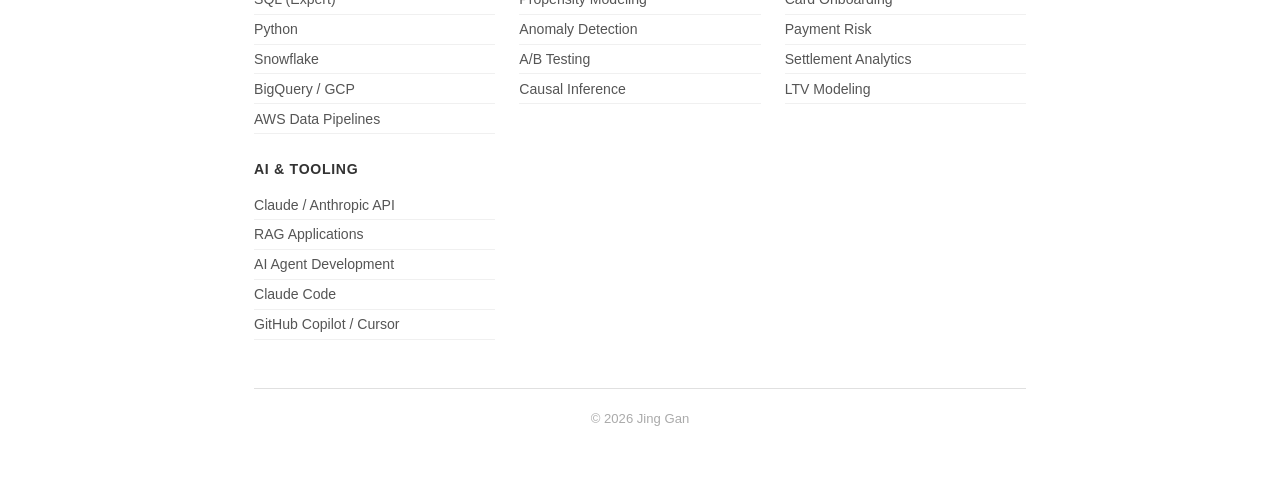
==== commit d1b59563: "Redesign header banner and nav Replace photo hero background with a text-free tech graphic banner, a" ====
--- a/index.html
+++ b/index.html
@@ -16,22 +16,21 @@
 
   <header class="hero">
     <div class="header-inner">
-      <div class="profile-photo">
-        <img src="working.png" alt="Jing Gan" onerror="this.style.display='none'; this.nextElementSibling.style.display='flex';" />
-        <div class="photo-initials">JG</div>
-      </div>
-      <div class="header-text">
-        <p class="greeting">
-          <span class="word" style="animation-delay:0.05s">Hi,</span>
-          <span class="word" style="animation-delay:0.2s">I'm</span>
-          <span class="word bold-name" style="animation-delay:0.35s">Jing</span><span class="word" style="animation-delay:0.35s">&mdash;</span>
-          <span class="word" style="animation-delay:0.5s">great</span>
-          <span class="word" style="animation-delay:0.65s">to</span>
-          <span class="word" style="animation-delay:0.8s">meet</span>
-          <span class="word" style="animation-delay:0.95s">you.</span>
+      <div class="hero-greeting">
+        <p class="greeting greeting-line">
+          <span class="word" style="animation-delay:0.05s">Hello,</span>
+          <span class="word" style="animation-delay:0.2s">I</span>
+          <span class="word" style="animation-delay:0.35s">am</span>
+          <span class="word bold-name" style="animation-delay:0.5s">Jing</span>
+          <span class="word bold-name" style="animation-delay:0.65s">Gan.</span>
+          <span class="word" style="animation-delay:2.15s">Nice</span>
+          <span class="word" style="animation-delay:2.3s">to</span>
+          <span class="word" style="animation-delay:2.45s">meet</span>
+          <span class="word" style="animation-delay:2.6s">you.</span>
         </p>
-        <h1>Jing Gan</h1>
+
         <p class="tagline">Data Analytics Leader &middot; Fintech &middot; AI</p>
+
         <div class="header-links">
           <a href="mailto:jing.gan123@gmail.com">Email</a>
           <a href="https://www.linkedin.com/in/jgan/" target="_blank">LinkedIn</a>
@@ -42,10 +41,19 @@
   </header>
 
   <nav>
-    <a href="index.html" class="active">Home</a>
-    <a href="projects.html">Projects</a>
-    <a href="interests.html">Interests</a>
-    <a href="contact.html">Contact</a>
+    <a href="index.html" class="brand">
+      <span class="brand-mark">
+        <img src="working.png" alt="Jing Gan" onerror="this.style.display='none'; this.nextElementSibling.style.display='flex';" />
+        <span class="brand-initials">JG</span>
+      </span>
+      Jing Gan
+    </a>
+    <div class="nav-links">
+      <a href="index.html" class="active">Home</a>
+      <a href="projects.html">Projects</a>
+      <a href="interests.html">Interests</a>
+      <a href="contact.html">Contact</a>
+    </div>
   </nav>
 
   <main>
@@ -186,5 +194,30 @@
     <p>&copy; 2026 Jing Gan</p>
   </footer>
 
+  <script>
+    function wait(ms) {
+      return new Promise(function (resolve) { setTimeout(resolve, ms); });
+    }
+
+    async function runGreeting() {
+      var line = document.querySelector('.greeting-line');
+      if (!line) return;
+
+      var POP_TOTAL_MS = 3100;
+      var SECOND_PAUSE_MS = 20000;
+      var LOOPS = 4;
+
+      for (var i = 0; i < LOOPS; i++) {
+        line.classList.add('active');
+        await wait(POP_TOTAL_MS + SECOND_PAUSE_MS);
+        line.classList.remove('active');
+      }
+
+      line.classList.add('active');
+    }
+
+    runGreeting();
+  </script>
+
 </body>
 </html>
--- a/style.css
+++ b/style.css
@@ -16,7 +16,7 @@
 
 /* Header */
 header {
-  padding: 3rem 0 2rem;
+  padding: 5rem 0 4.5rem;
   border-bottom: 1px solid #e0e0e0;
   margin-bottom: 0;
   background:
@@ -32,8 +32,8 @@
 
 header.hero {
   background:
-    linear-gradient(rgba(6, 12, 28, 0.6), rgba(6, 12, 28, 0.8)),
-    url("images/hero-bg.jpg");
+    linear-gradient(rgba(6, 12, 28, 0.35), rgba(6, 12, 28, 0.55)),
+    url("images/header-banner.jpg");
   background-size: cover;
   background-position: center;
   border-bottom-color: rgba(255, 255, 255, 0.15);
@@ -48,19 +48,26 @@
 }
 
 header.hero .profile-photo {
-  box-shadow: 0 0 0 3px rgba(255, 255, 255, 0.25);
+  background: #0a0a0a;
 }
 
 .header-inner {
   display: flex;
   align-items: center;
-  gap: 2rem;
+  justify-content: space-between;
+  gap: 3rem;
+}
+
+.hero-greeting {
+  flex: 0 1 60%;
+  min-width: 0;
 }
 
 .profile-photo {
   flex-shrink: 0;
-  width: 150px;
-  height: 150px;
+  margin-left: auto;
+  width: 160px;
+  height: 160px;
   border-radius: 50%;
   overflow: hidden;
   background: #0066cc;
@@ -85,17 +92,30 @@
 }
 
 .greeting {
-  font-size: 1.05rem;
+  font-size: 1.7rem;
   font-weight: 500;
+  line-height: 1.3;
   color: #cbd5e1;
-  margin-bottom: 0.4rem;
-}
-
-.greeting .word {
+  white-space: nowrap;
+  margin-bottom: 1.2rem;
+}
+
+.greeting-line {
+  display: none;
+}
+
+.greeting-line.active {
+  display: block;
+}
+
+.greeting-line .word {
   display: inline-block;
   opacity: 0;
   transform: translateY(10px) scale(0.75);
-  animation: word-pop-in 0.45s ease forwards;
+}
+
+.greeting-line.active .word {
+  animation: word-pop-in 0.5s ease forwards;
 }
 
 .greeting .bold-name {
@@ -118,6 +138,10 @@
   }
 }
 
+.hero-greeting .header-links {
+  margin-top: 1.1rem;
+}
+
 .header-text h1 {
   font-size: 2rem;
   font-weight: 700;
@@ -131,7 +155,7 @@
 
 .header-links {
   display: flex;
-  gap: 1rem;
+  gap: 0.9rem;
   flex-wrap: wrap;
 }
 
@@ -143,6 +167,7 @@
   padding: 0.3rem 0.85rem;
   border-radius: 4px;
   font-weight: 500;
+  white-space: nowrap;
 }
 
 .header-links a:hover {
@@ -152,7 +177,10 @@
 /* Nav */
 nav {
   display: flex;
-  gap: 1.4rem;
+  align-items: center;
+  justify-content: space-between;
+  flex-wrap: wrap;
+  gap: 1rem;
   padding: 1rem 0;
   border-bottom: 1px solid #e0e0e0;
   margin-bottom: 2.5rem;
@@ -160,6 +188,56 @@
   top: 0;
   background: #fff;
   z-index: 10;
+}
+
+.brand {
+  display: flex;
+  align-items: center;
+  gap: 0.5rem;
+  text-decoration: none;
+  color: #111;
+  font-weight: 700;
+  font-size: 0.95rem;
+}
+
+.brand:hover {
+  text-decoration: none;
+}
+
+.brand-mark {
+  display: flex;
+  align-items: center;
+  justify-content: center;
+  width: 30px;
+  height: 30px;
+  border-radius: 50%;
+  overflow: hidden;
+  background: #0066cc;
+  color: #fff;
+  font-size: 0.7rem;
+  font-weight: 700;
+  letter-spacing: 0.5px;
+  flex-shrink: 0;
+}
+
+.brand-mark img {
+  width: 100%;
+  height: 100%;
+  object-fit: cover;
+}
+
+.brand-initials {
+  display: none;
+  align-items: center;
+  justify-content: center;
+  width: 100%;
+  height: 100%;
+}
+
+.nav-links {
+  display: flex;
+  gap: 1.4rem;
+  flex-wrap: wrap;
 }
 
 nav a {
@@ -508,7 +586,16 @@
   .header-inner {
     flex-direction: column;
     align-items: flex-start;
-    gap: 1.2rem;
+    gap: 1.5rem;
+  }
+
+  .greeting {
+    font-size: 1.1rem;
+    white-space: normal;
+  }
+
+  .header-links {
+    align-items: flex-start;
   }
 
   .job-header {
